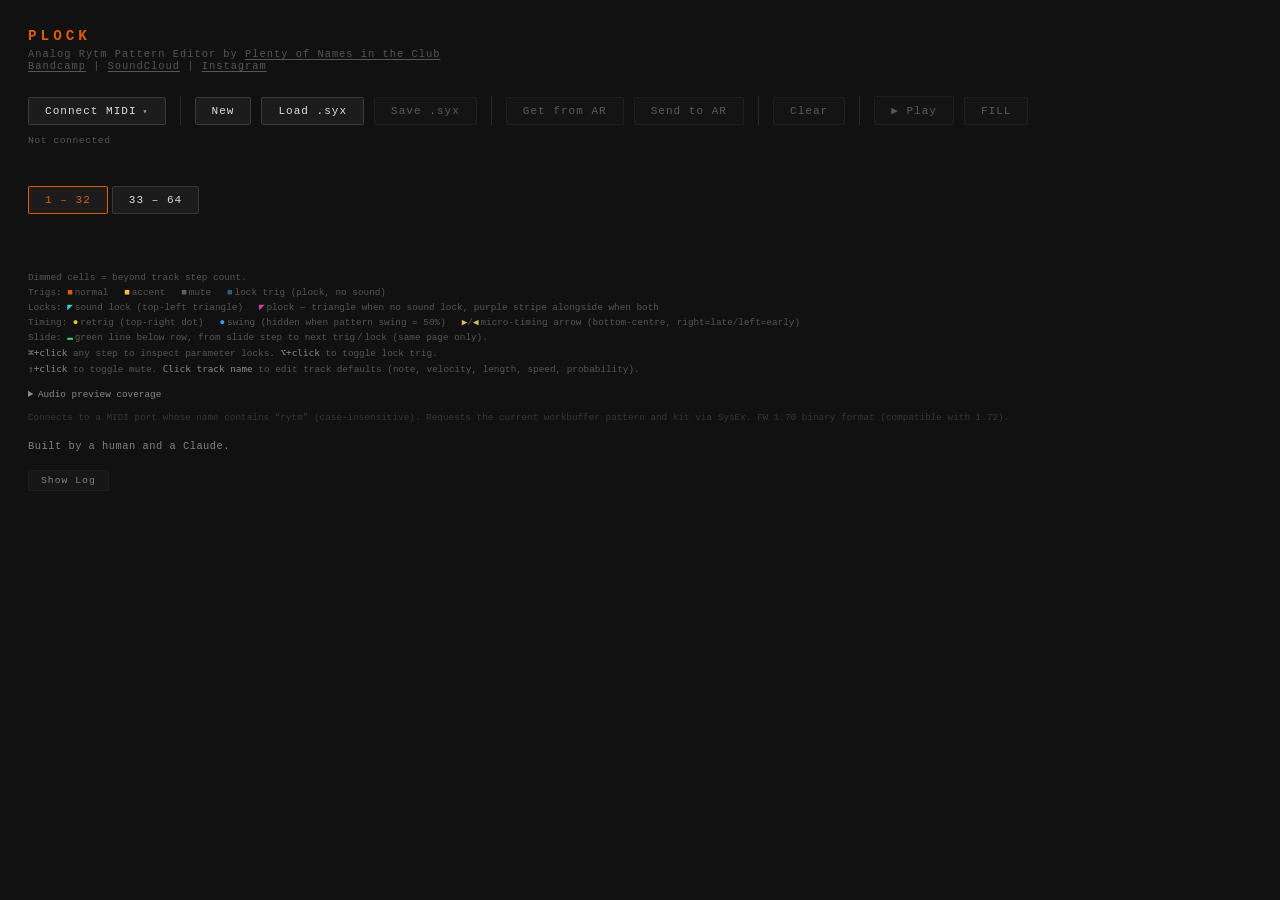
==== plock.html @ 93d75af9 "Mark master-length boundary in advanced mode In advanced scale mode, draw a thin yellow line after t" ====
<!DOCTYPE html>
<html lang="en">
<head>
  <meta charset="UTF-8">
  <meta name="viewport" content="width=device-width, initial-scale=1.0">
  <meta name="robots" content="noindex, nofollow">
  <title>Plock — Analog Rytm Pattern Editor</title>
  <link rel="stylesheet" href="style.css">
</head>
<body>

  <h1>Plock</h1>
  <div class="subtitle">Analog Rytm Pattern Editor by <a href="http://plentyofnam.es" target="_blank">Plenty of Names in the Club</a><br><a href="https://plentyofnames.bandcamp.com" target="_blank">Bandcamp</a> | <a href="https://soundcloud.com/plentyofnames" target="_blank">SoundCloud</a> | <a href="https://www.instagram.com/plentyofnames" target="_blank">Instagram</a></div>

  <div id="browser-warn" class="browser-warn" hidden></div>

  <div class="controls">
    <div class="connect-wrap">
      <button id="btn-connect"><span id="btn-connect-label">Connect MIDI</span><span class="chev">&#9662;</span></button>
      <div id="midi-picker" class="midi-picker" hidden></div>
    </div>
    <span class="ctrl-sep"></span>
    <button id="btn-new">New</button>
    <button id="btn-load-syx">Load .syx</button>
    <button id="btn-save-syx" disabled>Save .syx</button>
    <span class="ctrl-sep"></span>
    <button id="btn-refresh" disabled>Get from AR</button>
    <button id="btn-send" disabled>Send to AR</button>
    <span class="ctrl-sep"></span>
    <button id="btn-clear" disabled>Clear</button>
    <span class="ctrl-sep"></span>
    <button id="btn-play" disabled>▶ Play</button>
    <button id="btn-fill" class="fill-btn" disabled>FILL</button>
    <input type="file" id="syx-file" accept=".syx" hidden>
  </div>
  <div id="status">Not connected</div>

  <div id="pattern-meta"></div>

  <div class="page-ctrl">
    <button id="btn-page0" class="page-btn active">1 &ndash; 32</button>
    <button id="btn-page1" class="page-btn">33 &ndash; 64</button>
  </div>

  <div id="grid-wrap">
    <div class="grid" id="grid"></div>
  </div>

  <div class="note">
    Dimmed cells = beyond track step count.<br>
    Trigs:
      <span style="color:#e05a00">&#9632;</span>&thinsp;normal &ensp;
      <span style="color:#ffbb44">&#9632;</span>&thinsp;accent &ensp;
      <span style="color:#606060">&#9632;</span>&thinsp;mute &ensp;
      <span style="color:#2a6080">&#9632;</span>&thinsp;lock trig (plock, no sound)<br>
    Locks:
      <span style="color:#44ccdd">&#9700;</span>&thinsp;sound lock (top-left triangle) &ensp;
      <span style="color:#cc44aa">&#9700;</span>&thinsp;plock — triangle when no sound lock, purple stripe alongside when both<br>
    Timing:
      <span style="color:#ddcc22">&#9679;</span>&thinsp;retrig (top-right dot) &ensp;
      <span style="white-space:nowrap"><span style="color:#4499ff">&#9679;</span>&thinsp;swing</span> (hidden when pattern swing = 50%) &ensp;
      <span style="color:rgba(255,220,100,0.85)">&#9654;</span>/<span style="color:rgba(255,220,100,0.85)">&#9664;</span>&thinsp;micro-timing arrow (bottom-centre, right=late/left=early)<br>
    Slide: <span style="color:#44cc77">&#9644;</span>&thinsp;green line below row, from slide step to next trig&thinsp;/&thinsp;lock (same page only).<br>
    <kbd style="color:#888">&#8984;+click</kbd> any step to inspect parameter locks.
    <kbd style="color:#888">&#8997;+click</kbd> to toggle lock trig.<br>
    <kbd style="color:#888">&#8679;+click</kbd> to toggle mute.
    <kbd style="color:#888">Click track name</kbd> to edit track defaults (note, velocity, length, speed, probability).
    <details style="margin-top:10px">
      <summary style="cursor:pointer; color:#888">Audio preview coverage</summary>
      <div style="margin-top:6px; padding-left:10px; border-left:2px solid #2a2a2a">
        The built-in preview is a rough rhythmic sketch, not a hardware-accurate emulator.
        Voices are hand-rolled 909-flavour synthesis picked by machine type &mdash; they do <em>not</em>
        read the kit&rsquo;s filter, envelope, LFO, or SYN parameter bytes.
        <div style="margin-top:6px"><b style="color:#aaa">Audible:</b>
          machine type (per track or sound-locked), AMP volume &amp; pan (kit default / sound-lock default),
          trig enable / mute / accent, retrig (count, rate, length, &infin;), swing flag, micro-timing.
        </div>
        <div style="margin-top:4px"><b style="color:#aaa">Ignored:</b>
          all parameter locks (plocks), parameter slides, slide flag, note value &amp; length,
          filter / envelope / LFO settings, SYN parameters beyond machine selection,
          delay / reverb / distortion / compressor sends and FX, sample playback (SMP is silent).
        </div>
        <div style="margin-top:4px; opacity:0.75">
          Plock away freely &mdash; the hardware will play what you see, the preview just won&rsquo;t reflect those tweaks.
        </div>
      </div>
    </details>
    <div style="margin-top:8px; opacity:0.55">
      Connects to a MIDI port whose name contains &ldquo;rytm&rdquo; (case-insensitive).
      Requests the current workbuffer pattern and kit via SysEx. FW 1.70 binary format (compatible with 1.72).
    </div>
  </div>

  <div class="credit">Built by a human and a Claude.</div>

  <button id="btn-log" class="log-toggle">Show Log</button>
  <div id="log-panel" class="log-panel" hidden></div>

  <script src="ar-state.js?v=27"></script>
  <script src="ar-constants.js?v=27"></script>
  <script src="ar-sysex.js?v=27"></script>
  <script src="ar-editor.js?v=27"></script>
  <script src="ar-midi.js?v=27"></script>
  <script src="ar-audio.js?v=27"></script>
  <script>
    AR.initUI();
    AR.midiInit();
    if (!AR.state.pattern.raw) AR.newPattern();
  </script>
</body>
</html>
---- style.css ----
:root {
  --bg:         #111;
  --surface:    #1c1c1c;
  --border:     #2a2a2a;
  --fg:         #ddd;
  --muted:      #555;
  --accent:     #e05a00;
  --trig-on:    #e05a00;
  --trig-off:   #202020;
  --step-size:  32px;
  --step-gap:   2px;
  --group-gap:  8px;
}
* { box-sizing: border-box; margin: 0; padding: 0; }

body {
  background: var(--bg);
  color: var(--fg);
  font-family: 'Courier New', monospace;
  font-size: 13px;
  padding: 28px;
  min-height: 100vh;
}

h1 {
  color: var(--accent);
  font-size: 1.1em;
  letter-spacing: 4px;
  text-transform: uppercase;
  margin-bottom: 4px;
}
.subtitle {
  color: var(--muted);
  font-size: 0.8em;
  letter-spacing: 1px;
  margin-bottom: 24px;
}
.subtitle a {
  color: var(--muted);
  text-decoration: underline;
  text-underline-offset: 2px;
}
.subtitle a:hover {
  color: var(--fg);
}

/* Controls */
.controls {
  display: flex;
  align-items: center;
  gap: 10px;
  margin-bottom: 16px;
  flex-wrap: wrap;
}
button {
  background: var(--surface);
  border: 1px solid #3a3a3a;
  color: var(--fg);
  padding: 7px 16px;
  cursor: pointer;
  font-family: inherit;
  font-size: 0.85em;
  letter-spacing: 1px;
  border-radius: 2px;
}
button:hover:not(:disabled) {
  border-color: var(--accent);
  color: var(--accent);
}
button:disabled { opacity: 0.35; cursor: default; }

.ctrl-sep { width: 1px; align-self: stretch; background: #2a2a2a; margin: 0 4px; }

.browser-warn {
  background: #2a1f0a;
  border: 1px solid #6b4a14;
  color: #e0b870;
  padding: 8px 14px;
  margin-bottom: 12px;
  border-radius: 2px;
  font-size: 0.8em;
  letter-spacing: 0.3px;
}
.browser-warn b { color: #ffcc66; }

.connect-wrap { position: relative; display: inline-block; }
#btn-connect .chev { margin-left: 6px; opacity: 0.7; font-size: 0.75em; }
#btn-connect.connected { border-color: #5cb85c; color: #5cb85c; }

.midi-picker {
  position: absolute;
  top: calc(100% + 4px);
  left: 0;
  z-index: 50;
  background: var(--surface);
  border: 1px solid #3a3a3a;
  border-radius: 2px;
  min-width: 200px;
  box-shadow: 0 4px 12px rgba(0,0,0,0.5);
  padding: 4px 0;
}
.midi-picker .pick-item {
  padding: 7px 14px;
  cursor: pointer;
  font-size: 0.85em;
  letter-spacing: 1px;
  white-space: nowrap;
  color: var(--fg);
}
.midi-picker .pick-item:hover { background: #2a2a2a; color: var(--accent); }
.midi-picker .pick-item.current { color: #5cb85c; }
.midi-picker .pick-item.pick-disconnect { color: #d9534f; }
.midi-picker .pick-item.pick-disconnect:hover { color: #ff6b60; }
.midi-picker .pick-sep { height: 1px; background: #2a2a2a; margin: 4px 0; }
.midi-picker .pick-empty { padding: 7px 14px; font-size: 0.8em; color: var(--muted); }
#btn-play.playing { border-color: #5cb85c; color: #5cb85c; }
#btn-fill.active  { border-color: #ffbb44; color: #ffbb44; }
/* Playhead: quick white flash that fades out over ~200 ms so successive
   steps leave a brief glowing trail as the pattern plays. */
.grid .step.playhead {
  box-shadow: inset 0 0 0 1px rgba(255,255,255,0.9), 0 0 6px rgba(255,255,255,0.35);
  position: relative;
}
.grid .step.playhead::after {
  content: '';
  position: absolute;
  inset: 0;
  background: rgba(255,255,255,0.55);
  pointer-events: none;
  border-radius: inherit;
  animation: step-flash 200ms ease-out forwards;
}
@keyframes step-flash {
  0%   { opacity: 1; }
  100% { opacity: 0; }
}

#status {
  font-size: 0.75em;
  color: var(--muted);
  letter-spacing: 0.5px;
  white-space: nowrap;
  overflow: hidden;
  text-overflow: ellipsis;
  margin: -6px 0 16px;
  min-height: 1em;
}
#status.ok  { color: #5cb85c; }
#status.err { color: #d9534f; }

/* Pattern meta info */
#pattern-meta {
  font-size: 0.8em;
  color: var(--muted);
  margin-bottom: 14px;
  letter-spacing: 1px;
  min-height: 1em;
}
#pattern-meta span { color: var(--fg); }
.meta-val.editable { cursor: pointer; padding: 0 3px; border-radius: 1px; }
.meta-val.editable:hover { background: rgba(255,255,255,0.08); }
.meta-input {
  width: 48px; background: #0a0a0a; border: 1px solid var(--accent);
  color: var(--fg); font-family: inherit; font-size: 1em;
  padding: 1px 3px; outline: none; border-radius: 1px;
}
#pattern-meta .meta-arrow {
  cursor: pointer; user-select: none; padding: 0 2px;
  color: #777; font-size: 0.75em; vertical-align: middle;
}
#pattern-meta .meta-arrow:hover { color: var(--accent); }
#pattern-meta .meta-line { display: block; }
#pattern-meta .meta-line > span { display: inline-block; min-width: 130px; }
#pattern-meta .meta-line > span:first-child { min-width: 185px; }
#pattern-meta .meta-suffix { color: var(--muted); }
#pattern-meta .meta-val { display: inline-block; min-width: 24px; text-align: left; }
#pattern-meta .meta-slider {
  -webkit-appearance: none; appearance: none;
  width: 40px; height: 4px; background: #333; border-radius: 2px;
  outline: none; vertical-align: middle; margin: 0 2px; cursor: pointer;
}
#pattern-meta .meta-slider::-webkit-slider-thumb {
  -webkit-appearance: none; width: 10px; height: 10px;
  background: var(--accent); border-radius: 50%; cursor: pointer;
}
.track-settings-panel .ts-separator {
  width: 1px; height: 1em; background: var(--border); margin: 0 4px;
}
.track-settings-panel .ts-arrow {
  cursor: pointer; user-select: none; padding: 0 1px;
  color: #777; font-size: 0.7em; vertical-align: middle;
}
.track-settings-panel .ts-arrow:hover { color: var(--accent); }
.track-settings-panel .ts-suffix { color: var(--muted); font-size: 0.85em; }

/* Grid */
#grid-wrap { overflow-x: auto; padding-bottom: 8px; }

.grid {
  display: inline-block;
  white-space: nowrap;
}

/* Step-number ruler */
.ruler-row {
  display: flex;
  align-items: center;
  margin-bottom: 4px;
}
.track-label-space {
  flex: 0 0 80px;
}
.ruler-groups {
  display: flex;
  gap: var(--group-gap);
}
.ruler-group {
  display: flex;
  gap: 6px;
}
.ruler-beat {
  display: flex;
  gap: var(--step-gap);
}
.ruler-num {
  width: var(--step-size);
  text-align: center;
  font-size: 11px;
  color: var(--muted);
  line-height: 1;
}

/* Track rows */
.track-row {
  display: flex;
  align-items: center;
  margin-bottom: 10px;
}
.track-label {
  flex: 0 0 80px;
  display: flex;
  flex-direction: column;
  align-items: flex-end;
  justify-content: center;
  padding-right: 10px;
  gap: 2px;
  font-size: 0.75em;
  color: var(--muted);
  letter-spacing: 1px;
}
.track-meta {
  font-size: 0.82em;
  color: #444;
  letter-spacing: 0;
}
.track-machine {
  font-size: 0.72em;
  color: #555;
}
.track-settings-panel {
  background: var(--surface);
  border: 1px solid var(--border);
  border-radius: 3px;
  padding: 8px 12px;
  margin-bottom: 6px;
  font-size: 0.8em;
  display: flex;
  gap: 16px;
  align-items: center;
  flex-wrap: wrap;
}
.track-settings-panel .ts-title {
  color: var(--accent);
  font-weight: bold;
  letter-spacing: 1px;
  min-width: 68px;
}
.track-settings-panel .ts-group {
  display: flex;
  gap: 8px;
  align-items: center;
}
.track-settings-panel .ts-lbl {
  color: var(--muted);
  font-size: 0.85em;
}
.track-settings-panel .ts-val {
  color: var(--fg);
  cursor: pointer;
  padding: 1px 4px;
  border-radius: 1px;
}
.track-settings-panel .ts-val:hover {
  background: rgba(255,255,255,0.08);
}
.track-settings-panel .ts-input {
  width: 40px; background: #0a0a0a; border: 1px solid var(--accent);
  color: var(--fg); font-family: inherit; font-size: 1em;
  padding: 1px 3px; outline: none; border-radius: 1px;
}
.track-settings-panel .ts-flag {
  cursor: pointer;
  padding: 1px 3px;
  border-radius: 1px;
  color: #555;
  font-size: 0.9em;
}
.track-settings-panel .ts-flag.on { color: #e05a00; }
.track-settings-panel .ts-flag:hover { color: var(--fg); }
.track-steps {
  display: flex;
  gap: var(--group-gap);
}
.step-group {
  display: flex;
  gap: 6px;
}

.step {
  width: var(--step-size);
  height: var(--step-size);
  border-radius: 1px;
  background: var(--trig-off);
  border: 1px solid #2a2a2a;
  cursor: pointer;
  flex-shrink: 0;
  position: relative;
}
.step.on {
  background: var(--trig-on);
  border-color: #ff7722;
  box-shadow: 0 0 5px rgba(224, 90, 0, 0.4);
}
/* Accented trig: bright amber */
.step.on.accent {
  background: #ffbb44;
  border-color: #ffdd77;
  box-shadow: 0 0 6px rgba(255, 187, 68, 0.5);
}
/* Muted trig: grey — programmed but won't fire */
.step.on.mute {
  background: #404040;
  border-color: #606060;
  box-shadow: none;
}
/* Steps beyond track length are dimmed */
.step.inactive {
  opacity: 0.08;
}
/* Trigs beyond track length: even darker to flag them */
.step.inactive.on, .step.inactive.lock-trig {
  opacity: 0.04;
}
/* Trig modifier dots */
.trig-dot {
  position: absolute;
  width: 7px;
  height: 7px;
  border-radius: 50%;
  pointer-events: none;
}
/* Retrig — top-right; dark ring keeps it visible on bright accent steps */
.trig-dot.retrig { top:  2px; right: 2px; background: #ddcc22;
                   box-shadow: 0 0 0 1px rgba(0,0,0,0.45); }
/* Swing — stacked just below retrig in top-right */
.trig-dot.swing  { top: 12px; right: 2px; background: #4499ff;
                   box-shadow: 0 0 0 1px rgba(0,0,0,0.35); }

/* UTIME arrow — bottom-centre of step, points right (late) or left (early) */
.utime-arrow {
  position: absolute;
  bottom: 3px;
  left: 50%;
  transform: translateX(-50%);
  width: 0; height: 0;
  pointer-events: none;
}
.utime-arrow.late  { border-top: 5px solid transparent;
                     border-bottom: 5px solid transparent;
                     border-left:  7px solid rgba(255,255,255,0.9); }
.utime-arrow.early { border-top: 5px solid transparent;
                     border-bottom: 5px solid transparent;
                     border-right: 7px solid rgba(255,255,255,0.9); }

/* Lock trig: parameter lock present, but no sound trigger */
.step.lock-trig {
  background: #0e1f2a;
  border-color: #2a6080;
  box-shadow: 0 0 3px rgba(42, 96, 128, 0.35);
}
/* Upper-left corner indicators — sound-lock (cyan) takes the triangle;
   plock (purple) takes the triangle when no sound-lock, or a stripe when both. */
.step.has-sound-lock::before,
.step.has-plock:not(.has-sound-lock)::before {
  content: '';
  position: absolute;
  top: 0; left: 0;
  width: 0; height: 0;
  border-style: solid;
  border-width: 10px 10px 0 0;
  border-color: #44ccdd transparent transparent transparent; /* cyan default */
}
.step.has-plock:not(.has-sound-lock)::before {
  border-color: #cc44aa transparent transparent transparent; /* purple when no snd-lock */
}
/* Both active: purple diagonal stripe extending the sound-lock triangle's hypotenuse */
.step.has-plock.has-sound-lock::after {
  content: '';
  position: absolute;
  top: 0; left: 0;
  width: 20px; height: 20px;
  background: #cc44aa;
  clip-path: polygon(10px 0, 18px 0, 0 18px, 0 10px);
}
/* Beat groups — 4-step sub-groups within each 16-step group */
.beat-group {
  display: flex;
  gap: var(--step-gap);
  border-radius: 2px;
}
/* Note length bar — 2 px strip along step bottom, width ∝ note length */
.note-len-bar {
  position: absolute;
  bottom: 0; left: 0;
  height: 2px;
  background: rgba(0, 0, 0, 0.38);  /* dark — readable on orange/amber trigs */
  pointer-events: none;
}
.note-len-bar.inf {
  width: 100%;
  background: rgba(0, 0, 0, 0.18);
}
/* Inspected step: ring around the cell */
.step.inspected {
  box-shadow: 0 0 0 2px #cc44aa !important;
  z-index: 1;
}
/* Outer wrapper for steps — provides positioning context for slide lines */
.steps-outer {
  position: relative;
}
/* Master-length boundary line in advanced mode (one per row, stacked) */
.master-len-marker {
  position: absolute;
  top: -1px;
  bottom: -1px;
  width: 1px;
  background: rgba(255, 220, 100, 0.55);
  pointer-events: none;
}
/* Slide connector line drawn below the step boxes */
.slide-line {
  position: absolute;
  top: 34px;
  height: 2px;
  background: #44cc77;
  border-radius: 1px;
  pointer-events: none;
}

/* Page toggle */
.page-ctrl {
  display: flex;
  gap: 4px;
  margin-bottom: 12px;
}
.page-btn.active {
  border-color: var(--accent);
  color: var(--accent);
}

/* Group separator lines */
.group-sep {
  width: 1px;
  height: var(--step-size);
  background: #2a2a2a;
  flex-shrink: 0;
  align-self: center;
}

.note {
  margin-top: 22px;
  font-size: 0.72em;
  color: var(--muted);
  line-height: 1.6;
}
.note a { color: #666; }

/* ── Step inspector panel ──────────────────────────────────────────────── */

.step-panel {
  display: flex;
  flex-direction: column;
  gap: 6px;
  background: #131a20;
  border: 1px solid #2a4a6a;
  border-radius: 2px;
  padding: 8px 10px;
  margin-bottom: 6px;
  white-space: normal;
}

.sp-header {
  display: flex;
  justify-content: space-between;
  align-items: center;
  font-size: 0.72em;
  color: var(--muted);
  letter-spacing: 1px;
  padding-bottom: 4px;
  border-bottom: 1px solid #1e2e3a;
}
.sp-close {
  background: none;
  border: none;
  color: #446;
  font-size: 1.1em;
  padding: 0 2px;
  cursor: pointer;
  line-height: 1;
  letter-spacing: 0;
}
.sp-close:hover { color: var(--fg); border: none; }

.sp-sections {
  display: flex;
  gap: 6px;
  overflow-x: auto;
  padding-bottom: 2px;
}

/* Individual section box */
.sp-sec {
  flex-shrink: 0;
  background: #161e26;
  border: 1px solid #1e2e3a;
  border-radius: 2px;
  padding: 5px 7px;
}
.sp-sec-head {
  font-size: 0.62em;
  color: #446688;
  letter-spacing: 2px;
  text-align: center;
  margin-bottom: 5px;
  text-transform: uppercase;
}

/* Flags column */
.sp-flags {
  display: flex;
  flex-direction: column;
  gap: 3px;
}
.sp-flag {
  font-size: 0.68em;
  padding: 2px 6px;
  border: 1px solid #1e2e3a;
  border-radius: 1px;
  color: #334;
  text-align: center;
  letter-spacing: 1px;
  min-width: 34px;
  cursor: pointer;
  user-select: none;
}
.sp-flag.on {
  color: var(--accent);
  border-color: #703000;
  background: #1a0e00;
}

/* Parameter rows */
.sp-params {
  display: flex;
  flex-direction: column;
  gap: 3px;
}
.sp-param {
  display: flex;
  align-items: baseline;
  gap: 5px;
}
.sp-lbl {
  font-size: 0.65em;
  color: #446;
  text-align: right;
  letter-spacing: 0.5px;
  min-width: 28px;
}
.sp-val {
  font-size: 0.78em;
  color: var(--fg);
  min-width: 26px;
}
.sp-val.locked {
  color: #cc44aa;
}
.sp-val.editable {
  cursor: pointer;
  user-select: none;
  padding: 0 3px;
  border-radius: 1px;
}
.sp-val.editable:hover {
  background: rgba(255,255,255,0.06);
}
/* Slider + number editor row */
.sp-editor {
  display: flex;
  align-items: center;
  gap: 5px;
  min-width: 160px;
}
.sp-editor input[type="range"] {
  flex: 1;
  height: 3px;
  min-width: 80px;
  accent-color: #cc44aa;
  cursor: pointer;
}
.sp-editor input[type="number"] {
  width: 42px;
  background: #0a0a0a;
  color: var(--fg);
  border: 1px solid #334;
  border-radius: 1px;
  font: inherit;
  font-size: 0.9em;
  padding: 1px 3px;
  outline: none;
  text-align: right;
  -moz-appearance: textfield;
}
.sp-editor input[type="number"]:focus {
  border-color: #cc44aa;
}
.sp-editor input[type="number"]::-webkit-inner-spin-button,
.sp-editor input[type="number"]::-webkit-outer-spin-button {
  -webkit-appearance: none;
  margin: 0;
}
.sp-editor .sp-disp {
  font-size: 0.85em;
  color: #889;
  min-width: 24px;
  white-space: nowrap;
}

/* SYN/SMP/ENV/LFO flag row inside TRIG section */
.sp-sw-row {
  display: flex;
  gap: 3px;
  margin-top: 3px;
}
.sp-sw-row .sp-flag {
  min-width: 26px;
  font-size: 0.63em;
}

/* ─── Credit line ────────────────────────────────────────────────────────── */
.credit {
  margin-top: 14px;
  font-size: 0.8em;
  opacity: 0.55;
  letter-spacing: 0.5px;
}

/* ─── Log panel ──────────────────────────────────────────────────────────── */
.log-toggle {
  display: block;
  margin: 18px 0 4px;
  font-size: 0.75em;
  padding: 4px 12px;
  position: relative;
  opacity: 0.55;
  border-color: var(--border);
}
.log-toggle:hover {
  opacity: 0.85;
}
.log-toggle.log-has-errors::after {
  content: '';
  position: absolute;
  top: 3px;
  right: 3px;
  width: 7px;
  height: 7px;
  border-radius: 50%;
  background: #d9534f;
}
.log-panel {
  max-height: 200px;
  overflow-y: auto;
  background: var(--surface);
  border: 1px solid var(--border);
  border-radius: 2px;
  padding: 6px 10px;
  margin-bottom: 18px;
  font-size: 0.72em;
  line-height: 1.5;
}
.log-entry     { color: var(--muted); white-space: pre; }
.log-entry.ok  { color: #5cb85c; }
.log-entry.err { color: #d9534f; }
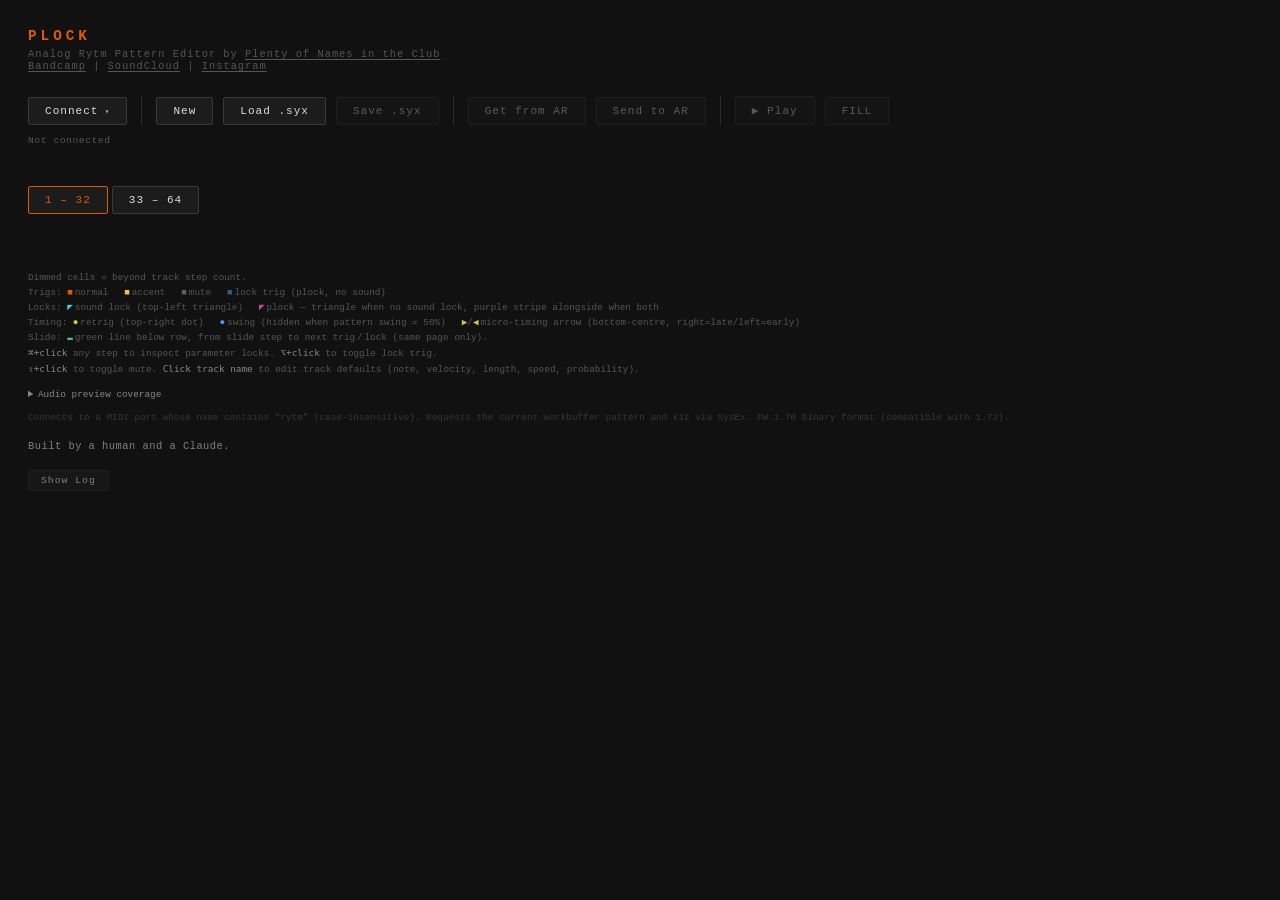
==== commit 74ecb560: "Drop Clear button, shorten Connect label Clear is removable in practice — New covers the "start fres" ====
--- a/plock.html
+++ b/plock.html
@@ -16,7 +16,7 @@
 
   <div class="controls">
     <div class="connect-wrap">
-      <button id="btn-connect"><span id="btn-connect-label">Connect MIDI</span><span class="chev">&#9662;</span></button>
+      <button id="btn-connect"><span id="btn-connect-label">Connect</span><span class="chev">&#9662;</span></button>
       <div id="midi-picker" class="midi-picker" hidden></div>
     </div>
     <span class="ctrl-sep"></span>
@@ -26,8 +26,6 @@
     <span class="ctrl-sep"></span>
     <button id="btn-refresh" disabled>Get from AR</button>
     <button id="btn-send" disabled>Send to AR</button>
-    <span class="ctrl-sep"></span>
-    <button id="btn-clear" disabled>Clear</button>
     <span class="ctrl-sep"></span>
     <button id="btn-play" disabled>▶ Play</button>
     <button id="btn-fill" class="fill-btn" disabled>FILL</button>
@@ -96,12 +94,12 @@
   <button id="btn-log" class="log-toggle">Show Log</button>
   <div id="log-panel" class="log-panel" hidden></div>
 
-  <script src="ar-state.js?v=27"></script>
-  <script src="ar-constants.js?v=27"></script>
-  <script src="ar-sysex.js?v=27"></script>
-  <script src="ar-editor.js?v=27"></script>
-  <script src="ar-midi.js?v=27"></script>
-  <script src="ar-audio.js?v=27"></script>
+  <script src="ar-state.js?v=28"></script>
+  <script src="ar-constants.js?v=28"></script>
+  <script src="ar-sysex.js?v=28"></script>
+  <script src="ar-editor.js?v=28"></script>
+  <script src="ar-midi.js?v=28"></script>
+  <script src="ar-audio.js?v=28"></script>
   <script>
     AR.initUI();
     AR.midiInit();
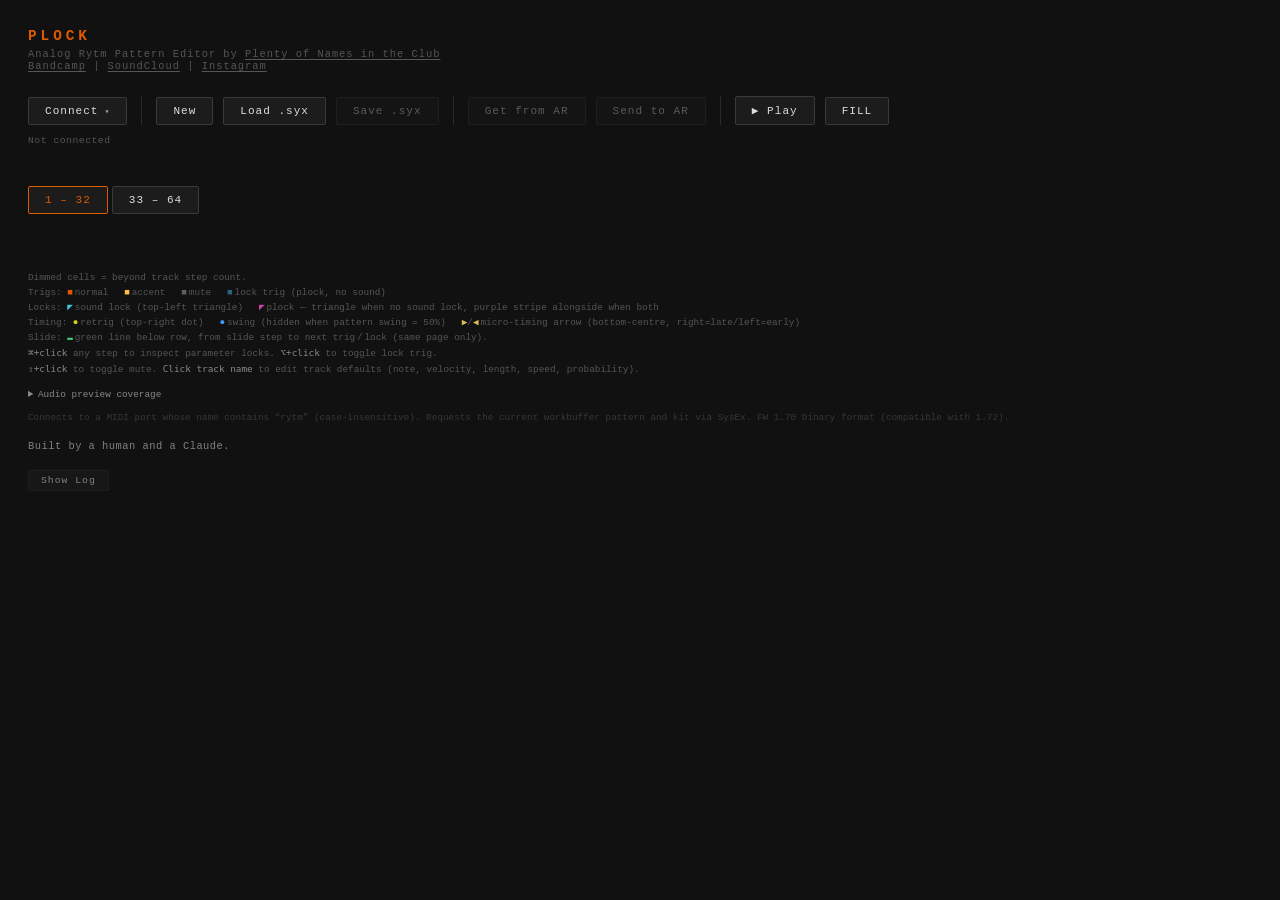
==== commit 52741ca5: "Track levels, choke groups, audio cleanup, panel highlight, no auto-fetch - Per-track level control " ====
--- a/plock.html
+++ b/plock.html
@@ -5,7 +5,7 @@
   <meta name="viewport" content="width=device-width, initial-scale=1.0">
   <meta name="robots" content="noindex, nofollow">
   <title>Plock — Analog Rytm Pattern Editor</title>
-  <link rel="stylesheet" href="style.css">
+  <link rel="stylesheet" href="style.css?v=30">
 </head>
 <body>
 
@@ -94,12 +94,12 @@
   <button id="btn-log" class="log-toggle">Show Log</button>
   <div id="log-panel" class="log-panel" hidden></div>
 
-  <script src="ar-state.js?v=28"></script>
-  <script src="ar-constants.js?v=28"></script>
-  <script src="ar-sysex.js?v=28"></script>
-  <script src="ar-editor.js?v=28"></script>
-  <script src="ar-midi.js?v=28"></script>
-  <script src="ar-audio.js?v=28"></script>
+  <script src="ar-state.js?v=30"></script>
+  <script src="ar-constants.js?v=30"></script>
+  <script src="ar-sysex.js?v=30"></script>
+  <script src="ar-editor.js?v=30"></script>
+  <script src="ar-midi.js?v=30"></script>
+  <script src="ar-audio.js?v=30"></script>
   <script>
     AR.initUI();
     AR.midiInit();
--- a/style.css
+++ b/style.css
@@ -257,6 +257,59 @@
   font-size: 0.72em;
   color: #555;
 }
+/* Per-track preview mute / solo buttons (M / S) — session-only state,
+   never written to pattern data. */
+.track-ms {
+  display: flex;
+  gap: 3px;
+  margin-top: 1px;
+}
+.track-ms-btn {
+  font-size: 0.78em;
+  padding: 0 4px;
+  border-radius: 2px;
+  border: 1px solid #2a2a2a;
+  color: #4a4a4a;
+  cursor: pointer;
+  letter-spacing: 0;
+  user-select: none;
+  line-height: 1.2;
+}
+.track-ms-btn:hover { color: #aaa; border-color: #555; }
+.track-level {
+  width: 32px;
+  background: #0a0a0a;
+  border: 1px solid #2a2a2a;
+  color: var(--fg);
+  font-family: inherit;
+  font-size: 0.78em;
+  padding: 0 2px;
+  border-radius: 2px;
+  text-align: center;
+  outline: none;
+  -moz-appearance: textfield;
+}
+.track-level::-webkit-inner-spin-button,
+.track-level::-webkit-outer-spin-button { -webkit-appearance: none; margin: 0; }
+.track-level:focus { border-color: var(--accent); }
+.track-mute.on {
+  color: #ff8070;
+  border-color: #6b2520;
+  background: rgba(255,80,70,0.14);
+}
+.track-solo.on {
+  color: #ffbb44;
+  border-color: #6b4a14;
+  background: rgba(255,180,50,0.14);
+}
+/* Dim a row's steps (but not its label / M/S buttons) when it won't be
+   heard in the preview — muted, or another track is soloed. */
+.track-row.track-dim .steps-outer { opacity: 0.35; }
+.track-row.panel-target {
+  outline: 1px solid #2a4a6a;
+  outline-offset: 2px;
+  border-radius: 2px;
+}
 .track-settings-panel {
   background: var(--surface);
   border: 1px solid var(--border);
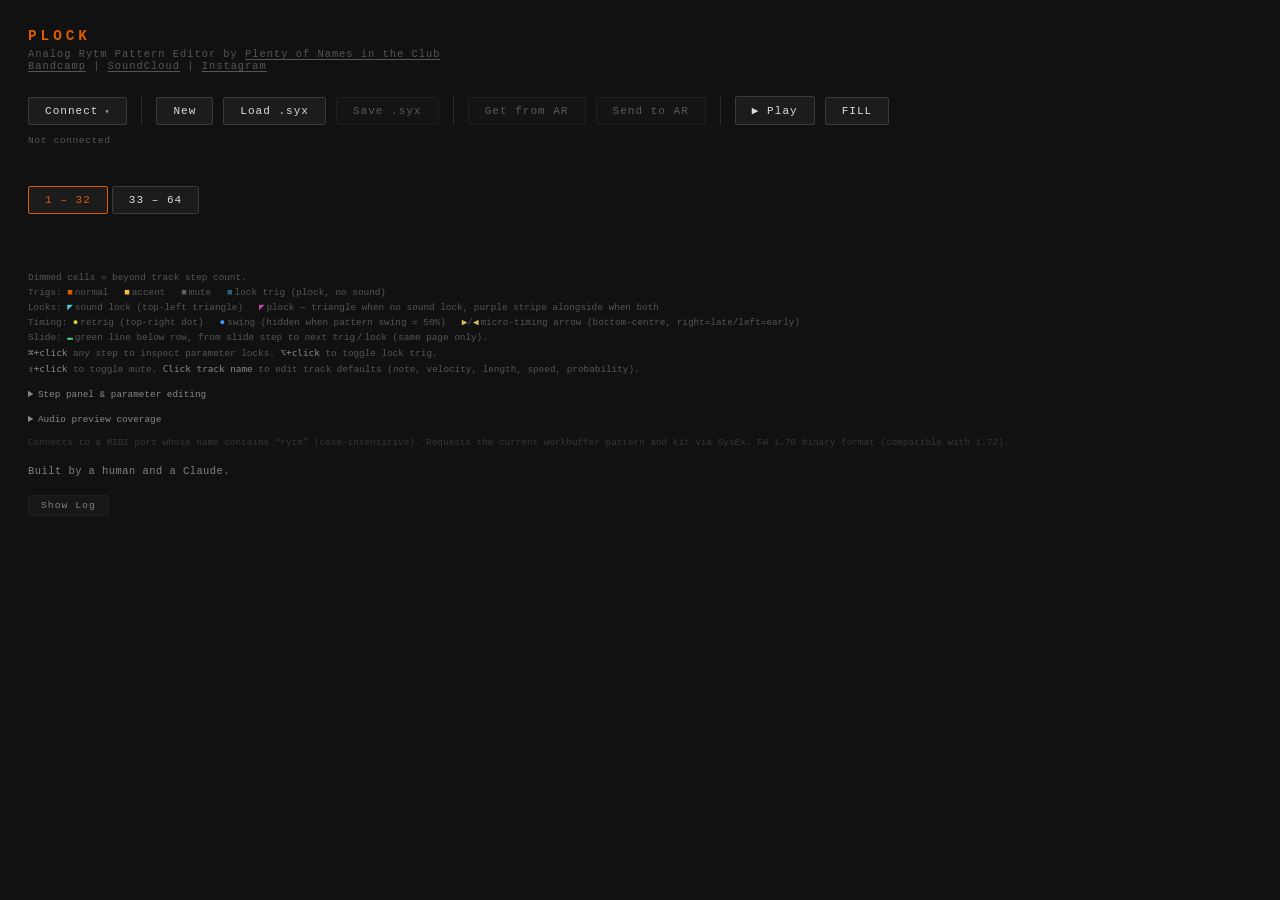
==== commit 3ce1d008: "Add close button to track settings panel; fix blue border spacing - Track settings panel now has a ×" ====
--- a/plock.html
+++ b/plock.html
@@ -5,7 +5,7 @@
   <meta name="viewport" content="width=device-width, initial-scale=1.0">
   <meta name="robots" content="noindex, nofollow">
   <title>Plock — Analog Rytm Pattern Editor</title>
-  <link rel="stylesheet" href="style.css?v=30">
+  <link rel="stylesheet" href="style.css?v=31">
 </head>
 <body>
 
@@ -64,6 +64,37 @@
     <kbd style="color:#888">&#8679;+click</kbd> to toggle mute.
     <kbd style="color:#888">Click track name</kbd> to edit track defaults (note, velocity, length, speed, probability).
     <details style="margin-top:10px">
+      <summary style="cursor:pointer; color:#888">Step panel &amp; parameter editing</summary>
+      <div style="margin-top:6px; padding-left:10px; border-left:2px solid #2a2a2a">
+        <b style="color:#aaa">Opening:</b> <kbd>&#8984;+click</kbd> a step to open its parameter panel.
+        All SRC, SMPL, FLTR, AMP, and LFO parameters are shown with their current value &mdash;
+        either a <b>plock</b> (per-step override) or the <b>kit default</b>.<br>
+        <div style="margin-top:6px"><b style="color:#aaa">Sliders:</b>
+          Drag left/right to set a plock value. The slider range always extends one tick past
+          the maximum &mdash; dragging all the way to the right clears the plock and restores the
+          <b>kit default</b> (shown as &ldquo;TRK&rdquo; for note, velocity, and sound lock parameters).
+        </div>
+        <div style="margin-top:4px"><b style="color:#aaa">Sound locks:</b>
+          The SND slider only shows pool sounds that are actually saved on the AR.
+          Slide to &ldquo;TRK&rdquo; to remove the sound lock and use the kit&rsquo;s track sound.
+          Sound locks override the machine type and all kit defaults for that step.
+        </div>
+        <div style="margin-top:4px"><b style="color:#aaa">LFO destination:</b>
+          The DST slider scrolls through all valid destinations (OFF, synth params with
+          machine-specific names, sample, filter, and amp params).
+          When a step has a sound lock, the synth param names reflect the locked sound&rsquo;s machine.
+        </div>
+        <div style="margin-top:4px"><b style="color:#aaa">Trig flags:</b>
+          Toggle accent, mute, swing, slide, and retrig flags directly in the step panel.
+          Retrig parameters (count, rate, length, velocity curve) appear when retrig is enabled.
+        </div>
+        <div style="margin-top:4px"><b style="color:#aaa">Track defaults:</b>
+          Click a <b>track name</b> (BD, SD, &hellip;) to edit the default note, velocity, note length,
+          track speed, and trig probability that apply to all steps without per-step overrides.
+        </div>
+      </div>
+    </details>
+    <details style="margin-top:10px">
       <summary style="cursor:pointer; color:#888">Audio preview coverage</summary>
       <div style="margin-top:6px; padding-left:10px; border-left:2px solid #2a2a2a">
         The built-in preview is a rough rhythmic sketch, not a hardware-accurate emulator.
@@ -94,12 +125,12 @@
   <button id="btn-log" class="log-toggle">Show Log</button>
   <div id="log-panel" class="log-panel" hidden></div>
 
-  <script src="ar-state.js?v=30"></script>
-  <script src="ar-constants.js?v=30"></script>
-  <script src="ar-sysex.js?v=30"></script>
-  <script src="ar-editor.js?v=30"></script>
-  <script src="ar-midi.js?v=30"></script>
-  <script src="ar-audio.js?v=30"></script>
+  <script src="ar-state.js?v=31"></script>
+  <script src="ar-constants.js?v=31"></script>
+  <script src="ar-sysex.js?v=31"></script>
+  <script src="ar-editor.js?v=31"></script>
+  <script src="ar-midi.js?v=31"></script>
+  <script src="ar-audio.js?v=31"></script>
   <script>
     AR.initUI();
     AR.midiInit();
--- a/style.css
+++ b/style.css
@@ -173,7 +173,7 @@
 #pattern-meta .meta-line > span { display: inline-block; min-width: 130px; }
 #pattern-meta .meta-line > span:first-child { min-width: 185px; }
 #pattern-meta .meta-suffix { color: var(--muted); }
-#pattern-meta .meta-val { display: inline-block; min-width: 24px; text-align: left; }
+#pattern-meta .meta-val { display: inline-block; min-width: 32px; text-align: right; }
 #pattern-meta .meta-slider {
   -webkit-appearance: none; appearance: none;
   width: 40px; height: 4px; background: #333; border-radius: 2px;
@@ -187,8 +187,8 @@
   width: 1px; height: 1em; background: var(--border); margin: 0 4px;
 }
 .track-settings-panel .ts-arrow {
-  cursor: pointer; user-select: none; padding: 0 1px;
-  color: #777; font-size: 0.7em; vertical-align: middle;
+  cursor: pointer; user-select: none; padding: 0;
+  color: #777; font-size: 0.75em; vertical-align: middle;
 }
 .track-settings-panel .ts-arrow:hover { color: var(--accent); }
 .track-settings-panel .ts-suffix { color: var(--muted); font-size: 0.85em; }
@@ -261,7 +261,7 @@
    never written to pattern data. */
 .track-ms {
   display: flex;
-  gap: 3px;
+  gap: 2px;
   margin-top: 1px;
 }
 .track-ms-btn {
@@ -277,13 +277,13 @@
 }
 .track-ms-btn:hover { color: #aaa; border-color: #555; }
 .track-level {
-  width: 32px;
+  width: 28px;
   background: #0a0a0a;
   border: 1px solid #2a2a2a;
   color: var(--fg);
   font-family: inherit;
   font-size: 0.78em;
-  padding: 0 2px;
+  padding: 0 1px;
   border-radius: 2px;
   text-align: center;
   outline: none;
@@ -306,21 +306,29 @@
    heard in the preview — muted, or another track is soloed. */
 .track-row.track-dim .steps-outer { opacity: 0.35; }
 .track-row.panel-target {
-  outline: 1px solid #2a4a6a;
-  outline-offset: 2px;
-  border-radius: 2px;
+  background: #131a20;
+  box-shadow: inset 0 0 0 1px #2a4a6a;
+  border-radius: 0 0 2px 2px;
+  padding: 8px 5px;
+  margin: 0 -5px 5px;
 }
 .track-settings-panel {
-  background: var(--surface);
-  border: 1px solid var(--border);
-  border-radius: 3px;
-  padding: 8px 12px;
-  margin-bottom: 6px;
+  background: #131a20;
+  border: 1px solid #2a4a6a;
+  border-bottom: none;
+  border-radius: 2px 2px 0 0;
+  padding: 8px 6px;
+  margin-bottom: 0;
   font-size: 0.8em;
   display: flex;
   gap: 16px;
   align-items: center;
   flex-wrap: wrap;
+}
+/* When step panel is above, track settings loses top rounding and gets a divider */
+.step-panel + .track-settings-panel {
+  border-radius: 0;
+  border-top: 1px solid #2a4a6a;
 }
 .track-settings-panel .ts-title {
   color: var(--accent);
@@ -328,19 +336,32 @@
   letter-spacing: 1px;
   min-width: 68px;
 }
+.track-settings-panel .ts-close {
+  margin-left: auto;
+  color: #446;
+  font-size: 1.1em;
+  cursor: pointer;
+  line-height: 1;
+  padding: 0 2px;
+}
+.track-settings-panel .ts-close:hover { color: var(--fg); }
 .track-settings-panel .ts-group {
   display: flex;
-  gap: 8px;
+  gap: 4px;
   align-items: center;
 }
 .track-settings-panel .ts-lbl {
   color: var(--muted);
   font-size: 0.85em;
+  margin-right: 4px;
 }
 .track-settings-panel .ts-val {
+  display: inline-block;
+  min-width: 32px;
+  text-align: right;
   color: var(--fg);
   cursor: pointer;
-  padding: 1px 4px;
+  padding: 1px 3px 1px 4px;
   border-radius: 1px;
 }
 .track-settings-panel .ts-val:hover {
@@ -465,6 +486,11 @@
   background: #cc44aa;
   clip-path: polygon(10px 0, 18px 0, 0 18px, 0 10px);
 }
+/* Sound lock machine mismatch — yellow triangle border */
+.step.snd-mismatch::before {
+  border-color: #cc9900 transparent transparent transparent !important;
+}
+
 /* Beat groups — 4-step sub-groups within each 16-step group */
 .beat-group {
   display: flex;
@@ -547,9 +573,10 @@
   gap: 6px;
   background: #131a20;
   border: 1px solid #2a4a6a;
-  border-radius: 2px;
-  padding: 8px 10px;
-  margin-bottom: 6px;
+  border-bottom: none;
+  border-radius: 2px 2px 0 0;
+  padding: 8px 6px;
+  margin-bottom: 0;
   white-space: normal;
 }
 
@@ -557,8 +584,9 @@
   display: flex;
   justify-content: space-between;
   align-items: center;
-  font-size: 0.72em;
-  color: var(--muted);
+  font-size: 0.8em;
+  color: var(--accent);
+  font-weight: bold;
   letter-spacing: 1px;
   padding-bottom: 4px;
   border-bottom: 1px solid #1e2e3a;
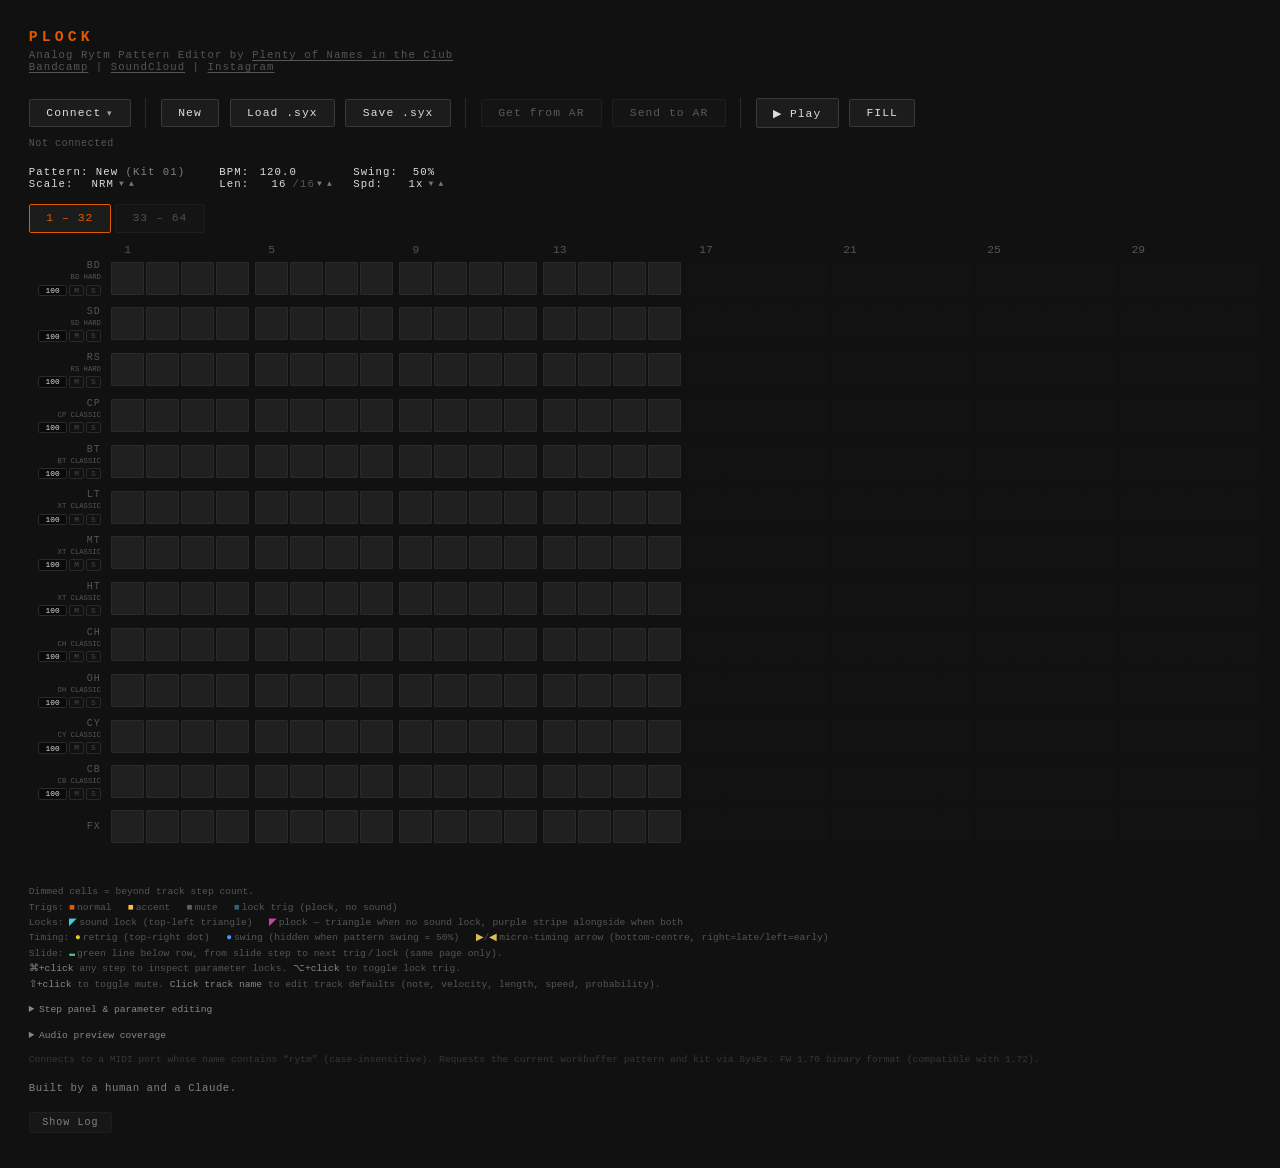
==== commit 48a648a3: "Add session persistence, auto-zoom, and cross-platform tooltip - Save/restore pattern state to local" ====
--- a/plock.html
+++ b/plock.html
@@ -5,7 +5,7 @@
   <meta name="viewport" content="width=device-width, initial-scale=1.0">
   <meta name="robots" content="noindex, nofollow">
   <title>Plock — Analog Rytm Pattern Editor</title>
-  <link rel="stylesheet" href="style.css?v=31">
+  <link rel="stylesheet" href="style.css?v=35">
 </head>
 <body>
 
@@ -125,16 +125,23 @@
   <button id="btn-log" class="log-toggle">Show Log</button>
   <div id="log-panel" class="log-panel" hidden></div>
 
-  <script src="ar-state.js?v=31"></script>
-  <script src="ar-constants.js?v=31"></script>
-  <script src="ar-sysex.js?v=31"></script>
-  <script src="ar-editor.js?v=31"></script>
-  <script src="ar-midi.js?v=31"></script>
-  <script src="ar-audio.js?v=31"></script>
+  <script src="ar-state.js?v=34"></script>
+  <script src="ar-constants.js?v=34"></script>
+  <script src="ar-sysex.js?v=34"></script>
+  <script src="ar-editor.js?v=34"></script>
+  <script src="ar-midi.js?v=34"></script>
+  <script src="ar-audio.js?v=34"></script>
   <script>
     AR.initUI();
     AR.midiInit();
-    if (!AR.state.pattern.raw) AR.newPattern();
+    if (!AR.state.pattern.raw) {
+      if (AR.loadSession()) {
+        AR.setStatus('Session restored', 'ok');
+      } else {
+        AR.newPattern();
+      }
+    }
+    AR.fitToWindow();
   </script>
 </body>
 </html>
--- a/style.css
+++ b/style.css
@@ -12,6 +12,7 @@
   --group-gap:  8px;
 }
 * { box-sizing: border-box; margin: 0; padding: 0; }
+html { overflow-x: auto; background: var(--bg); }
 
 body {
   background: var(--bg);
@@ -20,6 +21,7 @@
   font-size: 13px;
   padding: 28px;
   min-height: 100vh;
+  width: fit-content;
 }
 
 h1 {
@@ -173,7 +175,7 @@
 #pattern-meta .meta-line > span { display: inline-block; min-width: 130px; }
 #pattern-meta .meta-line > span:first-child { min-width: 185px; }
 #pattern-meta .meta-suffix { color: var(--muted); }
-#pattern-meta .meta-val { display: inline-block; min-width: 32px; text-align: right; }
+#pattern-meta .meta-val { display: inline-block; min-width: 32px; text-align: right; margin-right: 3px; }
 #pattern-meta .meta-slider {
   -webkit-appearance: none; appearance: none;
   width: 40px; height: 4px; background: #333; border-radius: 2px;
@@ -194,7 +196,7 @@
 .track-settings-panel .ts-suffix { color: var(--muted); font-size: 0.85em; }
 
 /* Grid */
-#grid-wrap { overflow-x: auto; padding-bottom: 8px; }
+#grid-wrap { padding-bottom: 8px; }
 
 .grid {
   display: inline-block;
@@ -309,8 +311,8 @@
   background: #131a20;
   box-shadow: inset 0 0 0 1px #2a4a6a;
   border-radius: 0 0 2px 2px;
-  padding: 8px 5px;
-  margin: 0 -5px 5px;
+  padding: 8px 0;
+  margin-bottom: 5px;
 }
 .track-settings-panel {
   background: #131a20;
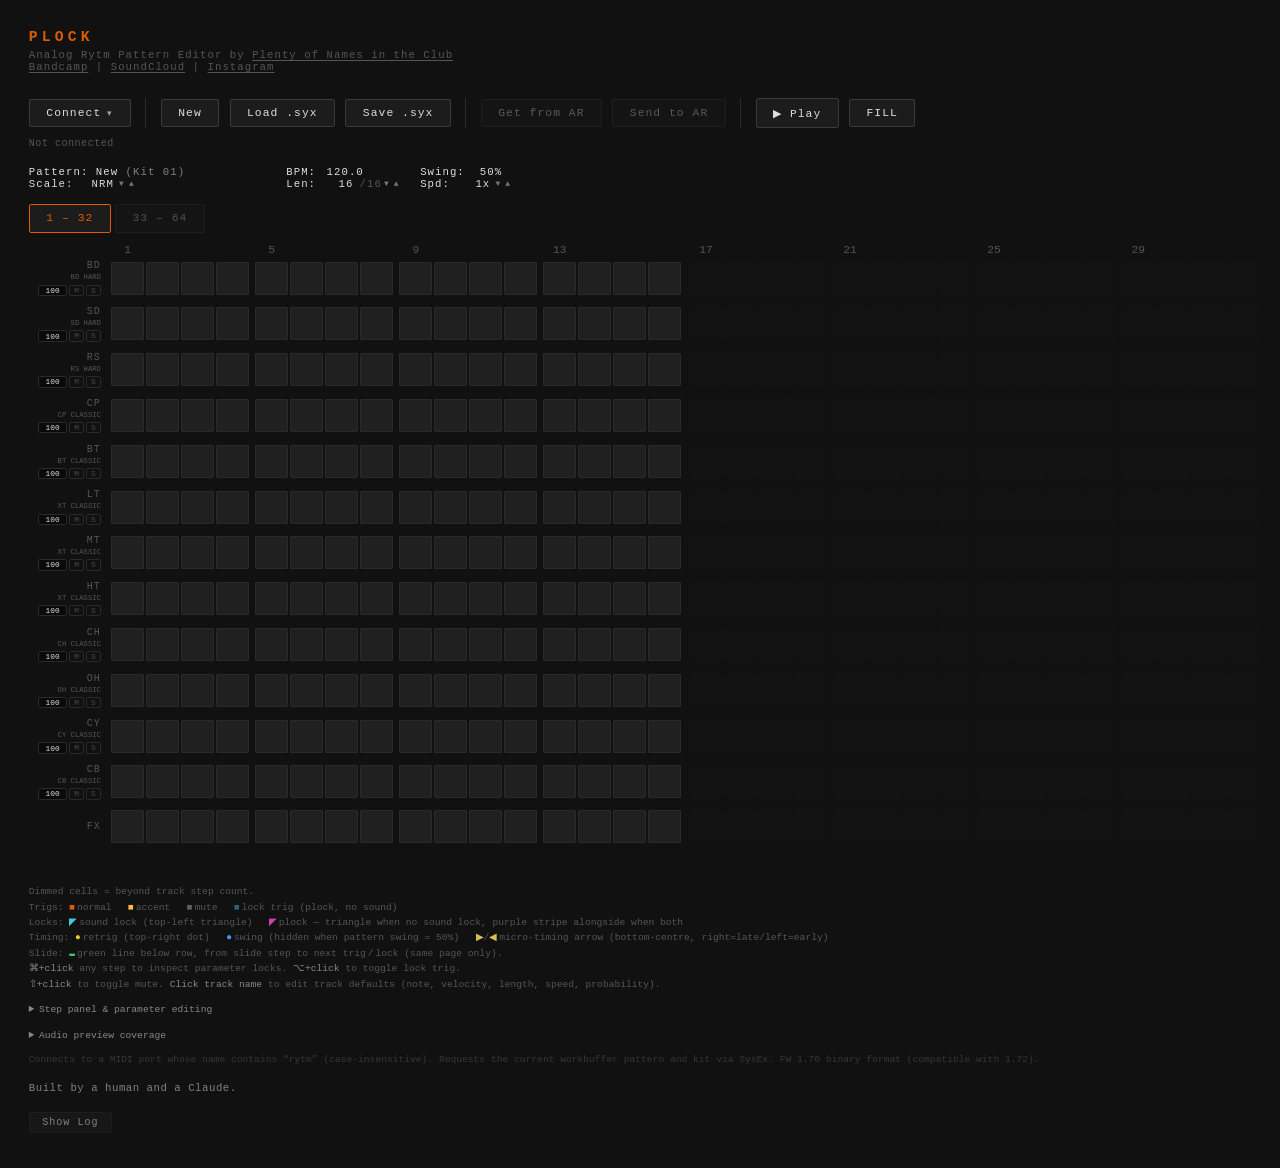
==== commit fe56dd21: "Widen pattern meta first column to fit Workbuffer name Bumps first-child min-width from 185px to 250" ====
--- a/plock.html
+++ b/plock.html
@@ -5,12 +5,12 @@
   <meta name="viewport" content="width=device-width, initial-scale=1.0">
   <meta name="robots" content="noindex, nofollow">
   <title>Plock — Analog Rytm Pattern Editor</title>
-  <link rel="stylesheet" href="style.css?v=35">
+  <link rel="stylesheet" href="style.css?v=36">
 </head>
 <body>
 
   <h1>Plock</h1>
-  <div class="subtitle">Analog Rytm Pattern Editor by <a href="http://plentyofnam.es" target="_blank">Plenty of Names in the Club</a><br><a href="https://plentyofnames.bandcamp.com" target="_blank">Bandcamp</a> | <a href="https://soundcloud.com/plentyofnames" target="_blank">SoundCloud</a> | <a href="https://www.instagram.com/plentyofnames" target="_blank">Instagram</a></div>
+  <div class="subtitle">Analog Rytm Pattern Editor by <a href="http://plentyofnam.es" target="_blank">Plenty of Names in the Club</a><br><span id="social-links"><a href="https://plentyofnames.bandcamp.com" target="_blank">Bandcamp</a> | <a href="https://soundcloud.com/plentyofnames" target="_blank">SoundCloud</a> | <a href="https://www.instagram.com/plentyofnames" target="_blank">Instagram</a></span></div>
 
   <div id="browser-warn" class="browser-warn" hidden></div>
 
@@ -132,6 +132,10 @@
   <script src="ar-midi.js?v=34"></script>
   <script src="ar-audio.js?v=34"></script>
   <script>
+    if (window.self !== window.top && /plentyofnames\.github\.io|plentyofnam\.es/.test(document.referrer)) {
+      var sl = document.getElementById('social-links');
+      if (sl) sl.hidden = true;
+    }
     AR.initUI();
     AR.midiInit();
     if (!AR.state.pattern.raw) {
--- a/style.css
+++ b/style.css
@@ -173,7 +173,7 @@
 #pattern-meta .meta-arrow:hover { color: var(--accent); }
 #pattern-meta .meta-line { display: block; }
 #pattern-meta .meta-line > span { display: inline-block; min-width: 130px; }
-#pattern-meta .meta-line > span:first-child { min-width: 185px; }
+#pattern-meta .meta-line > span:first-child { min-width: 250px; }
 #pattern-meta .meta-suffix { color: var(--muted); }
 #pattern-meta .meta-val { display: inline-block; min-width: 32px; text-align: right; margin-right: 3px; }
 #pattern-meta .meta-slider {
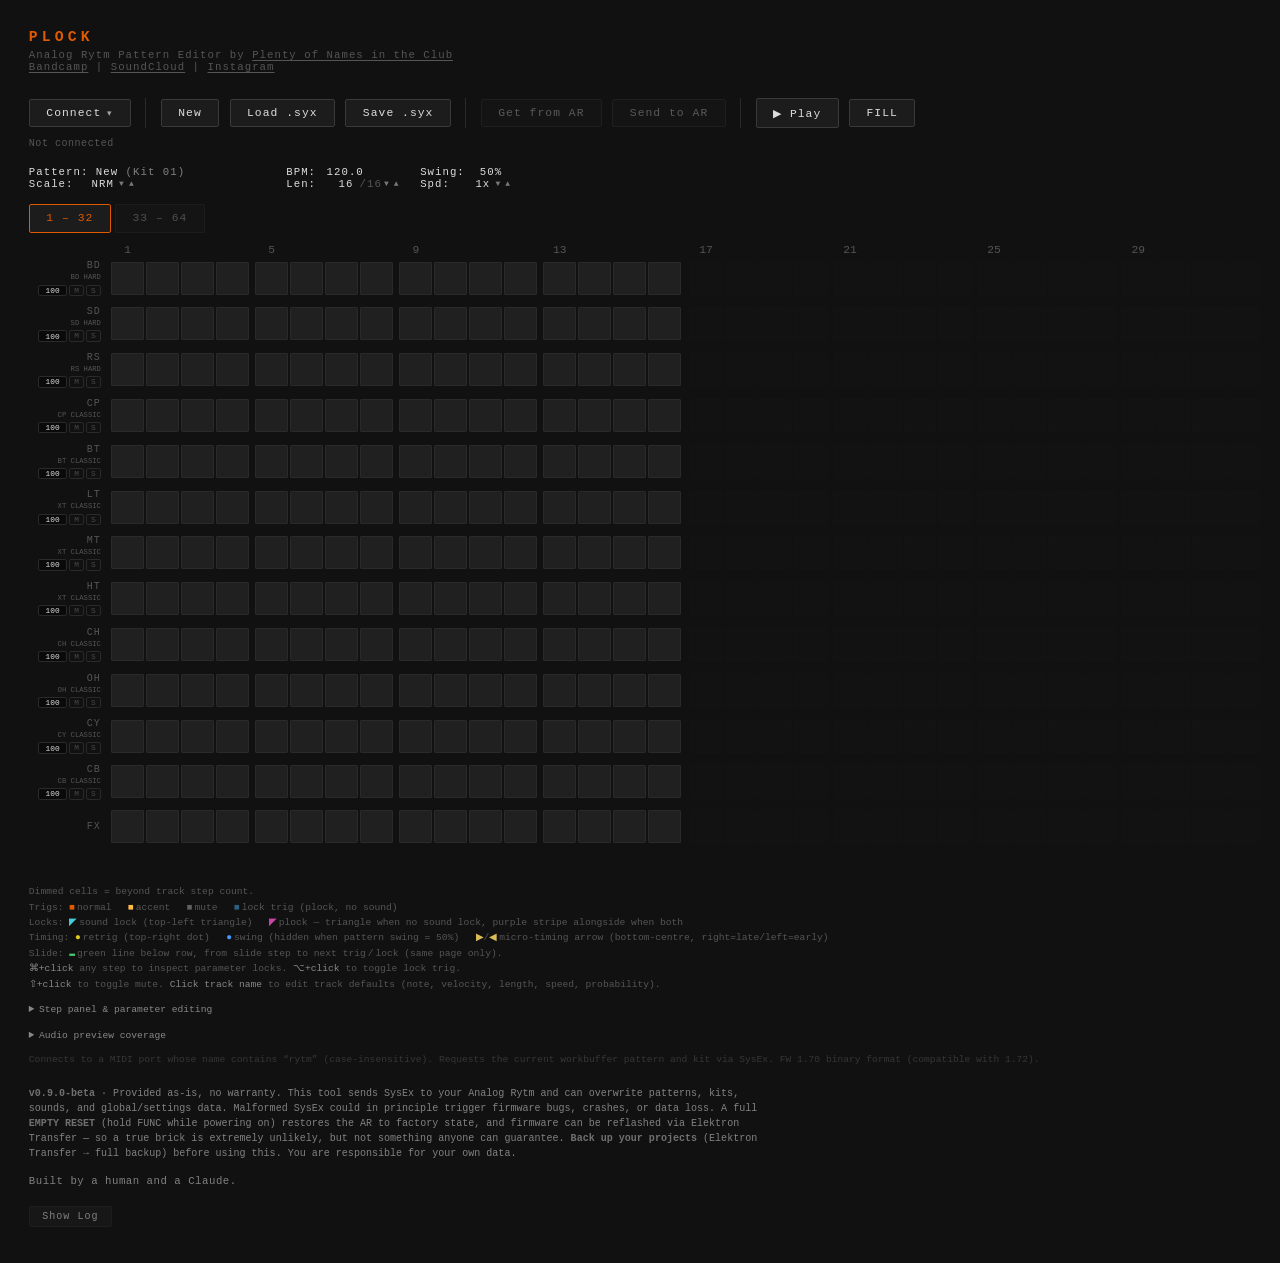
==== commit 3297387d: "Add v0.9.0-beta version tag and disclaimer Co-Authored-By: Claude Opus 4.6 <noreply@anthropic.com>" ====
--- a/plock.html
+++ b/plock.html
@@ -5,7 +5,7 @@
   <meta name="viewport" content="width=device-width, initial-scale=1.0">
   <meta name="robots" content="noindex, nofollow">
   <title>Plock — Analog Rytm Pattern Editor</title>
-  <link rel="stylesheet" href="style.css?v=36">
+  <link rel="stylesheet" href="style.css?v=37">
 </head>
 <body>
 
@@ -120,17 +120,23 @@
     </div>
   </div>
 
+  <div class="disclaimer">
+    <b>v0.9.0-beta</b> &middot; Provided as-is, no warranty. This tool sends SysEx to your Analog Rytm and can overwrite patterns, kits, sounds, and global/settings data.
+    Malformed SysEx could in principle trigger firmware bugs, crashes, or data loss.
+    A full <b>EMPTY RESET</b> (hold <code>FUNC</code> while powering on) restores the AR to factory state, and firmware can be reflashed via Elektron Transfer &mdash; so a true brick is extremely unlikely, but not something anyone can guarantee.
+    <b>Back up your projects</b> (Elektron Transfer &rarr; full backup) before using this. You are responsible for your own data.
+  </div>
   <div class="credit">Built by a human and a Claude.</div>
 
   <button id="btn-log" class="log-toggle">Show Log</button>
   <div id="log-panel" class="log-panel" hidden></div>
 
-  <script src="ar-state.js?v=34"></script>
-  <script src="ar-constants.js?v=34"></script>
-  <script src="ar-sysex.js?v=34"></script>
-  <script src="ar-editor.js?v=34"></script>
-  <script src="ar-midi.js?v=34"></script>
-  <script src="ar-audio.js?v=34"></script>
+  <script src="ar-state.js?v=35"></script>
+  <script src="ar-constants.js?v=35"></script>
+  <script src="ar-sysex.js?v=35"></script>
+  <script src="ar-editor.js?v=35"></script>
+  <script src="ar-midi.js?v=35"></script>
+  <script src="ar-audio.js?v=35"></script>
   <script>
     if (window.self !== window.top && /plentyofnames\.github\.io|plentyofnam\.es/.test(document.referrer)) {
       var sl = document.getElementById('social-links');
--- a/style.css
+++ b/style.css
@@ -748,6 +748,16 @@
   opacity: 0.55;
   letter-spacing: 0.5px;
 }
+.disclaimer {
+  margin-top: 18px;
+  max-width: 720px;
+  font-size: 0.75em;
+  opacity: 0.55;
+  line-height: 1.5;
+}
+.disclaimer b {
+  opacity: 0.85;
+}
 
 /* ─── Log panel ──────────────────────────────────────────────────────────── */
 .log-toggle {
